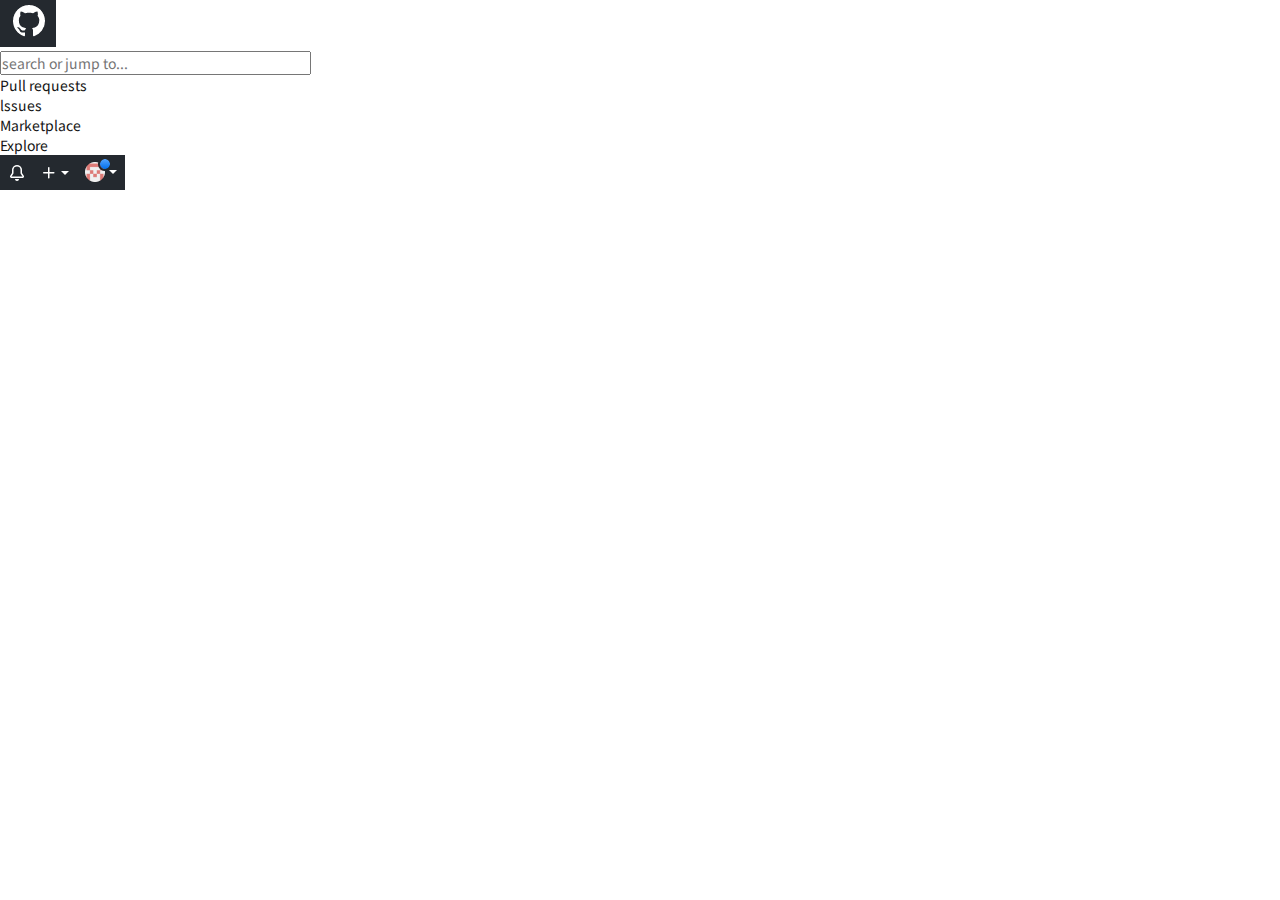
==== index.html @ 026aa8ee "git" ====
<!DOCTYPE html>
<html lang="en">

<head>
    <meta charset="UTF-8">
    <meta http-equiv="X-UA-Compatible" content="IE=edge">
    <meta name="viewport" content="width=device-width, initial-scale=1.0">
    <title>git</title>
    <link rel="stylesheet" href="./git홈페이지/css/index.css">
    <link rel="stylesheet" href="./git홈페이지/css/style.css">
</head>

<body>
    <div id="container">
        <header>
            <h1 class="h-logo">
                <img src="./git홈페이지/images/header/header-logo.PNG" alt="">
            </h1>
            <div class="mn-area">
                    <div class="h-input">
                        <input type="text" placeholder="search or jump to...">
                    </div>
                
                    <nav>
                        <ul>
                            <li>Pull requests</li>
                            <li>lssues</li>
                            <li>Marketplace</li>
                            <li>Explore</li>
                        </ul>
                    </nav>
                
            </div>
            <div class="h-mn02">
                <img src="./git홈페이지/images/header/login-mn.PNG" alt="">
            </div>
        </header>
    </div>
</body>

</html>
---- git홈페이지/css/index.css ----
:root {
    --color-header-bg: #24292f;
    --color-header-text:rgba(255,255,255,0.7);;
    --color-header-divider: #57606a;
}
---- git홈페이지/css/style.css ----
@import url('https://fonts.googleapis.com/css2?family=Noto+Sans+KR:wght@100;300;400;500;700&family=Noto+Serif+KR:wght@300;400;500;700&display=swap');

* {
    /* text */
    font-family: 'Noto Sans KR', sans-serif;
    font-size: 14px;
    font-weight: 400;
    color: #141414;

    /* box */
    box-sizing: border-box;

    /* computed */
    margin: 0;
    padding: 0;
}

ul,
li {
    list-style-type: none;
}

a {
    text-decoration: none;
}

input, textarea{
    outline: none;
}

table{
    border-collapse: collapse;
}
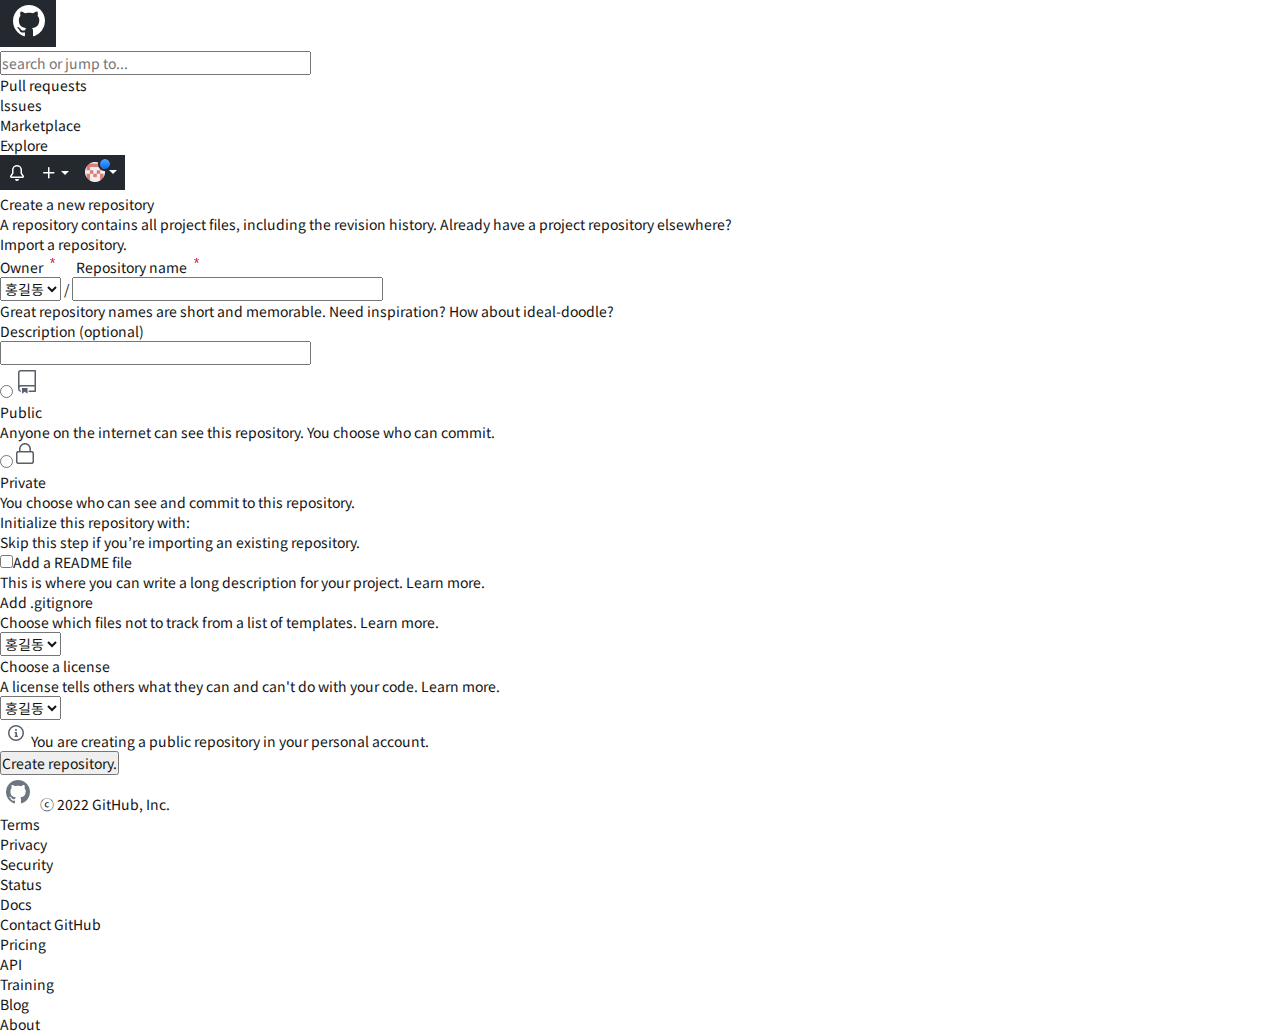
==== commit 3d2eedeb: "0620" ====
--- a/index.html
+++ b/index.html
@@ -17,24 +17,116 @@
                 <img src="./git홈페이지/images/header/header-logo.PNG" alt="">
             </h1>
             <div class="mn-area">
-                    <div class="h-input">
-                        <input type="text" placeholder="search or jump to...">
-                    </div>
-                
-                    <nav>
-                        <ul>
-                            <li>Pull requests</li>
-                            <li>lssues</li>
-                            <li>Marketplace</li>
-                            <li>Explore</li>
-                        </ul>
-                    </nav>
-                
+                <div class="h-input">
+                    <input type="text" placeholder="search or jump to...">
+                </div>
+
+                <nav>
+                    <ul>
+                        <li>Pull requests</li>
+                        <li>lssues</li>
+                        <li>Marketplace</li>
+                        <li>Explore</li>
+                    </ul>
+                </nav>
+
             </div>
             <div class="h-mn02">
                 <img src="./git홈페이지/images/header/login-mn.PNG" alt="">
             </div>
         </header>
+        <main>
+            <div>
+                <p>Create a new repository</p>
+                <p>A repository contains all project files, including the revision history. Already have a project
+                    repository elsewhere?</p>
+                <p><a href="">Import a repository.</a></p>
+            </div>
+            <div>
+                <span>Owner <img src="./git홈페이지/images/main/star.PNG" alt=""></span>
+                <span>Repository name <img src="./git홈페이지/images/main/star.PNG" alt=""></span>
+            </div>
+            <div>
+                <select name="" id="">
+                    <option value="" selected>홍길동</option>
+                    <option value=""></option>
+                    <option value=""></option>
+                    <option value=""></option>
+                </select>
+                <span> / </span>
+                <input type="text">
+                <p>Great repository names are short and memorable. Need inspiration? How about <a
+                        href="">ideal-doodle?</a></p>
+                <p>Description (optional)</p>
+                <input type="text">
+            </div>
+            <div>
+                <input type="radio"><img src="./git홈페이지/images/main/public.PNG" alt="">
+                <p>Public</p>
+                <p>Anyone on the internet can see this repository. You choose who can commit.</p>
+            </div>
+            <div>
+                <input type="radio"><img src="./git홈페이지/images/main/private.PNG" alt="">
+                <p>Private</p>
+                <p>You choose who can see and commit to this repository.</p>
+            </div>
+            <div>
+                <p>Initialize this repository with:</p>
+                <p>Skip this step if you’re importing an existing repository.</p>
+                <div>
+                    <input type="checkbox">Add a README file
+                    <p>This is where you can write a long description for your project. <a href="">Learn more.</a></p>
+                </div>
+                <div>
+                    <p>Add .gitignore</p>
+                    <p>Choose which files not to track from a list of templates. <a href="">Learn more.</a></p>
+                    <select name="" id="">
+                        <option value="" selected>홍길동</option>
+                        <option value=""></option>
+                        <option value=""></option>
+                        <option value=""></option>
+                    </select>
+                </div>
+                <div>
+                    <p>Choose a license</p>
+                    <p>A license tells others what they can and can't do with your code. <a href="">Learn more.</a></p>
+                    <select name="" id="">
+                        <option value="" selected>홍길동</option>
+                        <option value=""></option>
+                        <option value=""></option>
+                        <option value=""></option>
+                    </select>
+                </div>
+            </div>
+            <div>
+                <img src="./git홈페이지/images/main/느낌표.PNG" alt="">
+                <span>You are creating a public repository in your personal account.</span>
+            </div>
+            <div>
+                <input type="button" value="Create repository.">
+            </div>
+        </main>
+        <div id="bottom">
+            <div>
+                <img src="./git홈페이지/images/footer/footer-logo.PNG" alt="">
+                <span>ⓒ 2022 GitHub, Inc.</span>
+            </div>
+            <div>
+                <ul>   
+                    <li><a href="">Terms</a></li>
+                    <li><a href="">Privacy</a></li>
+                    <li><a href="">Security</a></li>
+                    <li><a href="">Status</a></li>
+                    <li><a href="">Docs</a></li>
+                    <li><a href="">Contact GitHub</a></li>
+                    <li><a href="">Pricing</a></li>
+                    <li><a href="">API</a></li>
+                    <li><a href="">Training</a></li>
+                    <li><a href="">Blog</a></li>
+                    <li><a href="">About</a></li>
+                 </ul>
+            </div>
+        </div>
     </div>
 </body>
 
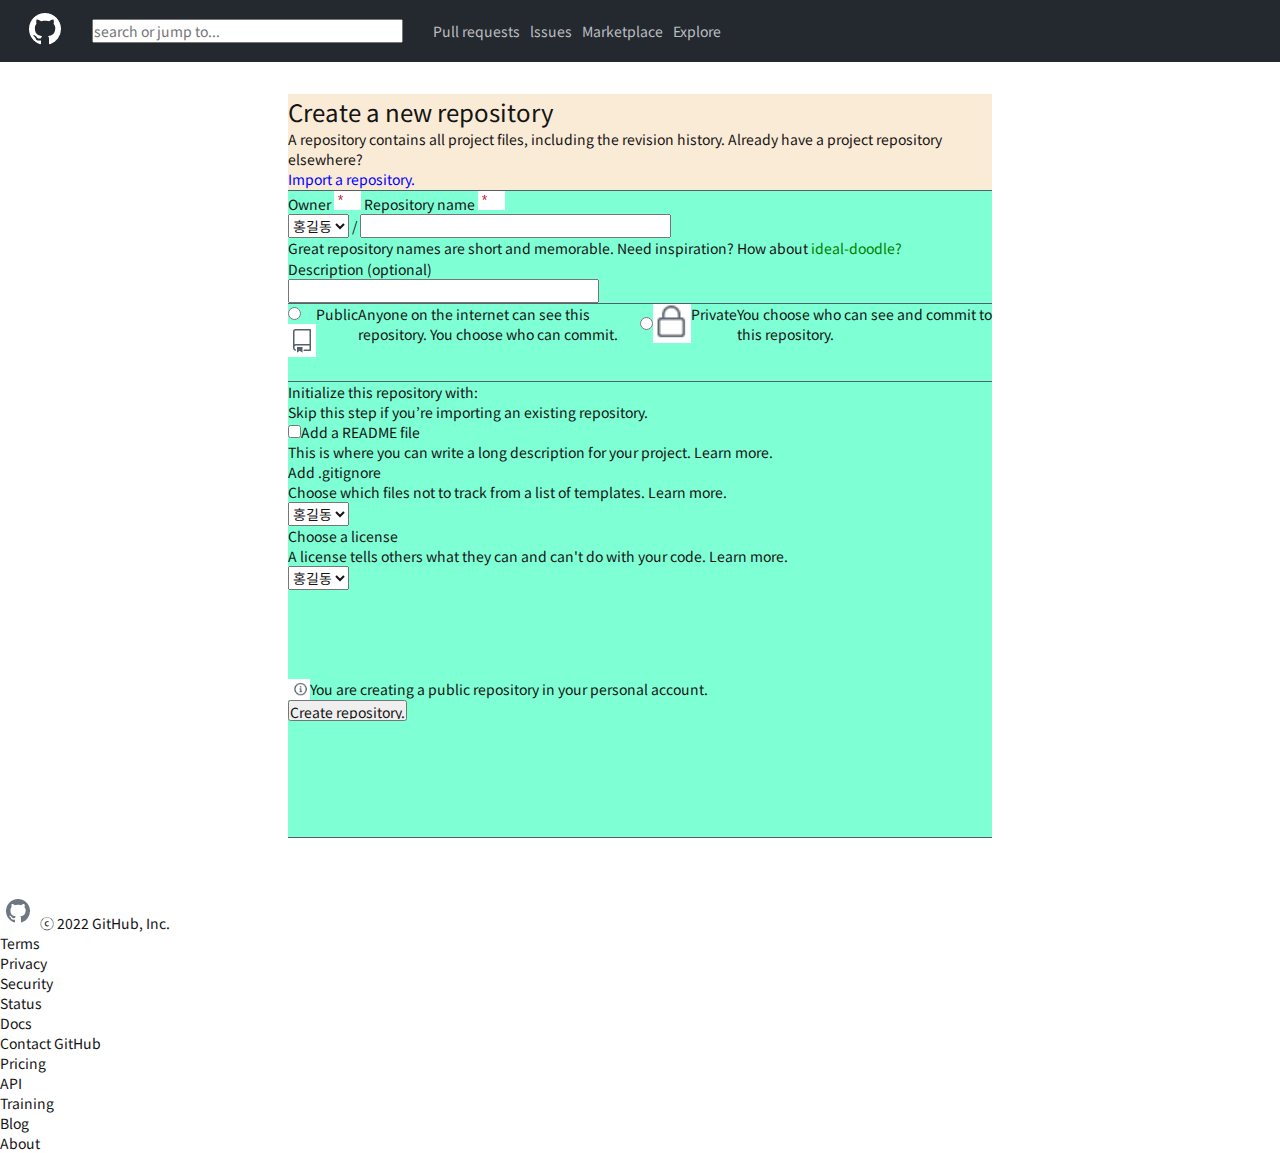
==== commit a83e1bed: "0621" ====
--- a/index.html
+++ b/index.html
@@ -12,17 +12,20 @@
 
 <body>
     <div id="container">
+        <!-- header -->
         <header>
-            <h1 class="h-logo">
-                <img src="./git홈페이지/images/header/header-logo.PNG" alt="">
-            </h1>
+            <div>
+                <h1 class="h-logo">
+                    <img src="./git홈페이지/images/header/header-logo.PNG" alt="">
+                </h1>
+            </div>
             <div class="mn-area">
                 <div class="h-input">
                     <input type="text" placeholder="search or jump to...">
                 </div>
 
                 <nav>
-                    <ul>
+                    <ul class="mn01">
                         <li>Pull requests</li>
                         <li>lssues</li>
                         <li>Marketplace</li>
@@ -35,42 +38,69 @@
                 <img src="./git홈페이지/images/header/login-mn.PNG" alt="">
             </div>
         </header>
+
+        <!-- main -->
         <main>
-            <div>
-                <p>Create a new repository</p>
+            <article class="main01">
+                <h1>Create a new repository</h1>
                 <p>A repository contains all project files, including the revision history. Already have a project
                     repository elsewhere?</p>
-                <p><a href="">Import a repository.</a></p>
-            </div>
-            <div>
-                <span>Owner <img src="./git홈페이지/images/main/star.PNG" alt=""></span>
-                <span>Repository name <img src="./git홈페이지/images/main/star.PNG" alt=""></span>
-            </div>
-            <div>
-                <select name="" id="">
-                    <option value="" selected>홍길동</option>
-                    <option value=""></option>
-                    <option value=""></option>
-                    <option value=""></option>
-                </select>
-                <span> / </span>
-                <input type="text">
-                <p>Great repository names are short and memorable. Need inspiration? How about <a
-                        href="">ideal-doodle?</a></p>
-                <p>Description (optional)</p>
-                <input type="text">
-            </div>
-            <div>
-                <input type="radio"><img src="./git홈페이지/images/main/public.PNG" alt="">
+                <a href="">Import a repository.</a>
+            </article>
+
+
+
+
+
+
+
+
+
+
+
+
+            
+            <article class="main02">
+                <div>
+                    <span>Owner <img src="./git홈페이지/images/main/star.PNG" alt=""></span>
+                    <span>Repository name <img src="./git홈페이지/images/main/star.PNG" alt=""></span>
+                </div>
+                <div>
+                    <select name="" id="">
+                        <option value="" selected>홍길동</option>
+                        <option value=""></option>
+                        <option value=""></option>
+                        <option value=""></option>
+                    </select>
+                    <span> / </span>
+                    <input type="text">
+                    <div class="main02-1">
+                        <p>Great repository names are short and memorable. Need inspiration? How about <a
+                                href="">ideal-doodle?</a></p>
+                    </div>
+                    <div class="main02-2">
+                        <p>Description (optional)</p>
+                        <input type="text">
+                    </div>
+
+                </div>
+           
+            <div class="main03">
+                <div class="main03-1">
+                <div>
+                    <input type="radio"><img src="./git홈페이지/images/main/public.PNG" alt="">
+                </div>
                 <p>Public</p>
                 <p>Anyone on the internet can see this repository. You choose who can commit.</p>
             </div>
-            <div>
+            <div class="main03-2">
                 <input type="radio"><img src="./git홈페이지/images/main/private.PNG" alt="">
                 <p>Private</p>
                 <p>You choose who can see and commit to this repository.</p>
             </div>
-            <div>
+            </div>
+            
+            <div class="main04">
                 <p>Initialize this repository with:</p>
                 <p>Skip this step if you’re importing an existing repository.</p>
                 <div>
@@ -98,21 +128,23 @@
                     </select>
                 </div>
             </div>
-            <div>
+            <div class="main05">
                 <img src="./git홈페이지/images/main/느낌표.PNG" alt="">
                 <span>You are creating a public repository in your personal account.</span>
             </div>
-            <div>
+            <div class="main06">
                 <input type="button" value="Create repository.">
             </div>
+        </article>
         </main>
+
         <div id="bottom">
             <div>
                 <img src="./git홈페이지/images/footer/footer-logo.PNG" alt="">
                 <span>ⓒ 2022 GitHub, Inc.</span>
             </div>
             <div>
-                <ul>   
+                <ul>
                     <li><a href="">Terms</a></li>
                     <li><a href="">Privacy</a></li>
                     <li><a href="">Security</a></li>
@@ -124,7 +156,7 @@
                     <li><a href="">Training</a></li>
                     <li><a href="">Blog</a></li>
                     <li><a href="">About</a></li>
-                 </ul>
+                </ul>
             </div>
         </div>
     </div>
--- a/git홈페이지/css/index.css
+++ b/git홈페이지/css/index.css
@@ -3,3 +3,131 @@
     --color-header-text:rgba(255,255,255,0.7);;
     --color-header-divider: #57606a;
 }
+
+#container{
+    width: 100%;
+}
+
+/* header */
+header{
+    display: flex;   
+    align-items: center;
+    padding: 16px;
+    width: 1903px;
+    height: 62px;
+    background-color: var(--color-header-bg);
+}
+
+.h-logo{
+    display: flex;
+}
+
+.mn-area{
+    display: flex;
+    align-items: center;
+    margin-left: 20px;
+    width: 1683px;
+    height: 30px;
+}
+
+nav{
+    display: flex;
+    margin-left: 20px;
+}
+.mn01{
+    display: flex;
+}
+
+.mn01 li{
+    margin-left: 10px;
+    color: var(--color-header-text);
+}
+
+/* main */
+main{
+    margin: 0 auto;
+    padding: 32px;
+    width: 768px;
+    height: 832px;
+}
+
+.main01{
+    display: flex;
+    flex-direction: column;
+    width: 704px;
+    height: 97px;
+    background-color: antiquewhite;
+    border-bottom: 1px solid #57606a;
+}
+
+.main01 h1{
+    font-size: 24px;
+    font-weight: 400;
+}
+
+.main01 a{
+    color: blue;
+}
+
+.main02{
+    width: 704px;
+    height: 647px;
+    background-color: aquamarine;
+    border-bottom: 1px solid #57606a;
+}
+
+.main02-1{
+    width: 704px;
+    height: 21px;
+}
+
+.main02-1 a{
+    color: green;
+}
+
+.main02-2 {
+    border-bottom: 1px solid #57606a;
+}
+
+
+
+
+.main03{
+    display: flex;
+    width: 704px;
+    height: 78px;
+    border-bottom: 1px solid #57606a;
+
+}
+
+.main03-1 {
+    display: flex;
+    width: 704px;
+    height: 39px;
+}
+
+.main03-2 {
+    display: flex;
+    width: 704px;
+    height: 39px;
+}
+
+.main04{
+    width: 704px;
+    height: 297px;
+}
+
+.main05{
+    display: flex;
+    width: 704px;
+    height: 21px;
+}
+
+.main06{
+    display: flex;
+    width: 704px;
+    height: 21px;
+}
+
+
+
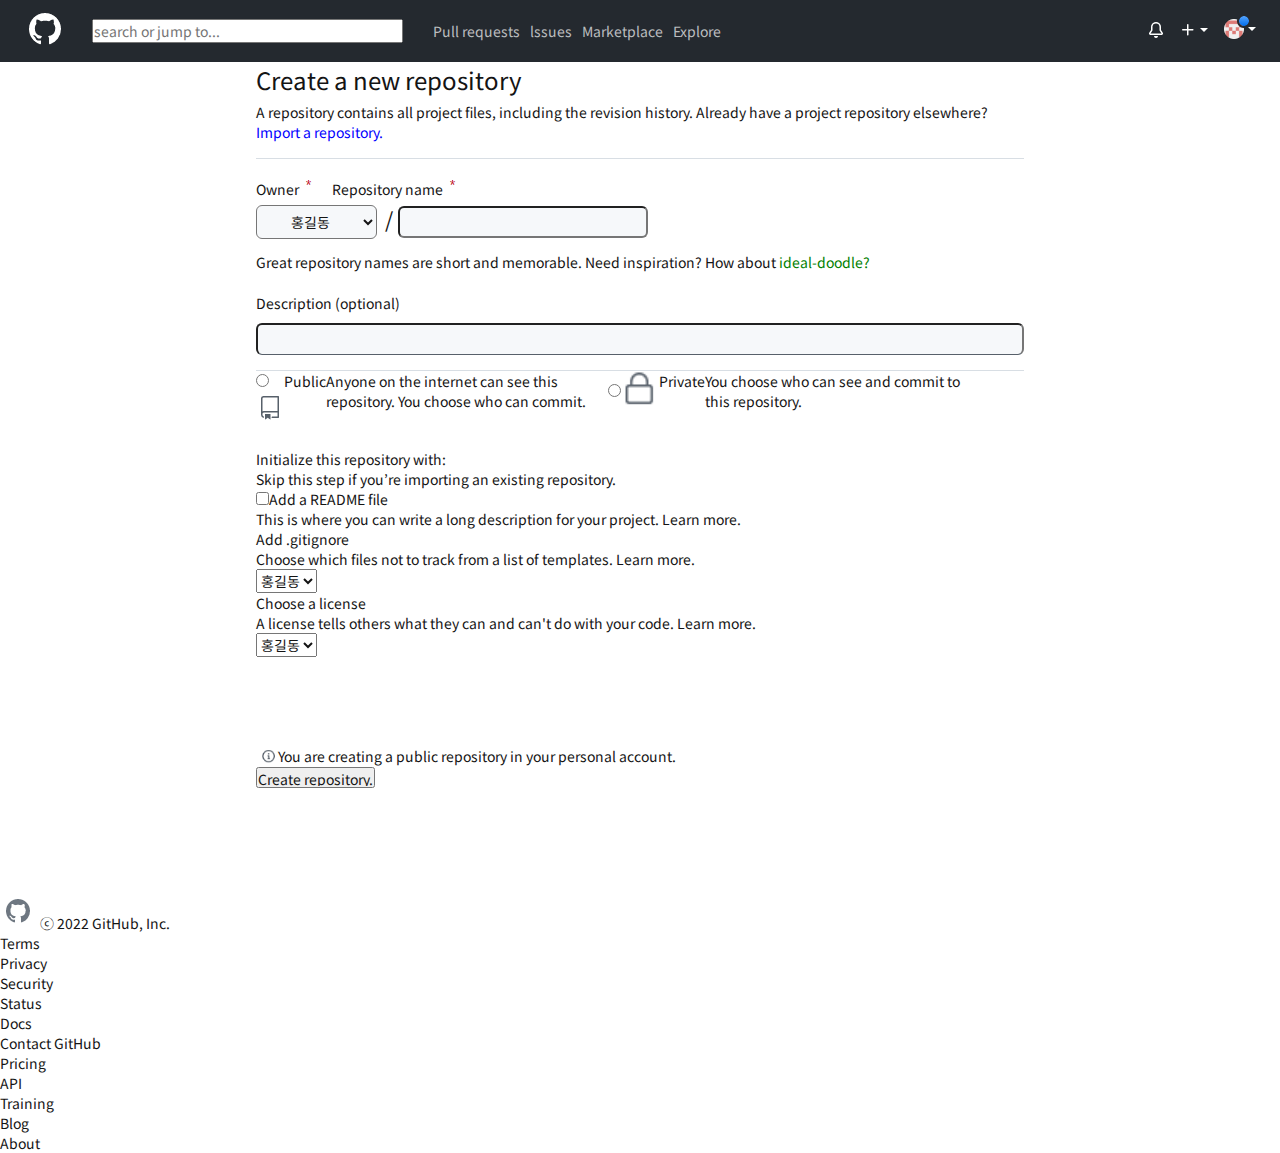
==== commit 44d3723b: "0622" ====
--- a/index.html
+++ b/index.html
@@ -42,11 +42,47 @@
         <!-- main -->
         <main>
             <article class="main01">
-                <h1>Create a new repository</h1>
-                <p>A repository contains all project files, including the revision history. Already have a project
-                    repository elsewhere?</p>
-                <a href="">Import a repository.</a>
+                <div>
+                    <h1>Create a new repository</h1>
+                </div>
+
+                <div>
+                    <p>A repository contains all project files, including the revision history.
+                        Already have a project repository elsewhere?</p>
+                </div>
+                <div>
+                    <a href="">Import a repository.</a>
+                </div>
             </article>
+
+            <article class="main02">
+                <div class="m2-1">
+                    <div class="span">
+                        <span>Owner <img src="./git홈페이지/images/main/star.PNG" alt=""></span>
+                        <span>Repository name <img src="./git홈페이지/images/main/star.PNG" alt=""></span>
+                    </div>
+                    <div class="select-input">
+                        <select name="" id="select">
+                            <option value="" selected>홍길동</option>
+                            <option value=""></option>
+                            <option value=""></option>
+                            <option value=""></option>
+                        </select>
+                        <span> / </span>
+                        <input type="text" class="input">
+                    </div>
+                </div>
+
+                <div class="m2-2">
+                    <div class="m2-2-1">
+                        <p>Great repository names are short and memorable. Need inspiration? How about <a
+                                href="">ideal-doodle?</a></p>
+                    </div>
+                    <div class="m2-2-2">
+                        <p>Description (optional)</p>
+                        <input type="text">
+                    </div>
+                </div>
 
 
 
@@ -59,83 +95,64 @@
 
 
 
-            
-            <article class="main02">
-                <div>
-                    <span>Owner <img src="./git홈페이지/images/main/star.PNG" alt=""></span>
-                    <span>Repository name <img src="./git홈페이지/images/main/star.PNG" alt=""></span>
+
+
+
+
+
+                <div class="main03">
+                    <div class="main03-1">
+                        <div>
+                            <input type="radio"><img src="./git홈페이지/images/main/public.PNG" alt="">
+                        </div>
+                        <p>Public</p>
+                        <p>Anyone on the internet can see this repository. You choose who can commit.</p>
+                    </div>
+                    <div class="main03-2">
+                        <input type="radio"><img src="./git홈페이지/images/main/private.PNG" alt="">
+                        <p>Private</p>
+                        <p>You choose who can see and commit to this repository.</p>
+                    </div>
                 </div>
-                <div>
-                    <select name="" id="">
-                        <option value="" selected>홍길동</option>
-                        <option value=""></option>
-                        <option value=""></option>
-                        <option value=""></option>
-                    </select>
-                    <span> / </span>
-                    <input type="text">
-                    <div class="main02-1">
-                        <p>Great repository names are short and memorable. Need inspiration? How about <a
-                                href="">ideal-doodle?</a></p>
+
+                <div class="main04">
+                    <p>Initialize this repository with:</p>
+                    <p>Skip this step if you’re importing an existing repository.</p>
+                    <div>
+                        <input type="checkbox">Add a README file
+                        <p>This is where you can write a long description for your project. <a href="">Learn more.</a>
+                        </p>
                     </div>
-                    <div class="main02-2">
-                        <p>Description (optional)</p>
-                        <input type="text">
+                    <div>
+                        <p>Add .gitignore</p>
+                        <p>Choose which files not to track from a list of templates. <a href="">Learn more.</a></p>
+                        <select name="" id="">
+                            <option value="" selected>홍길동</option>
+                            <option value=""></option>
+                            <option value=""></option>
+                            <option value=""></option>
+                        </select>
                     </div>
-
+                    <div>
+                        <p>Choose a license</p>
+                        <p>A license tells others what they can and can't do with your code. <a href="">Learn more.</a>
+                        </p>
+                        <select name="" id="">
+                            <option value="" selected>홍길동</option>
+                            <option value=""></option>
+                            <option value=""></option>
+                            <option value=""></option>
+                        </select>
+                    </div>
                 </div>
-           
-            <div class="main03">
-                <div class="main03-1">
-                <div>
-                    <input type="radio"><img src="./git홈페이지/images/main/public.PNG" alt="">
+                <div class="main05">
+                    <img src="./git홈페이지/images/main/느낌표.PNG" alt="">
+                    <span>You are creating a public repository in your personal account.</span>
                 </div>
-                <p>Public</p>
-                <p>Anyone on the internet can see this repository. You choose who can commit.</p>
-            </div>
-            <div class="main03-2">
-                <input type="radio"><img src="./git홈페이지/images/main/private.PNG" alt="">
-                <p>Private</p>
-                <p>You choose who can see and commit to this repository.</p>
-            </div>
-            </div>
-            
-            <div class="main04">
-                <p>Initialize this repository with:</p>
-                <p>Skip this step if you’re importing an existing repository.</p>
-                <div>
-                    <input type="checkbox">Add a README file
-                    <p>This is where you can write a long description for your project. <a href="">Learn more.</a></p>
+                <div class="main06">
+                    <input type="button" value="Create repository.">
                 </div>
-                <div>
-                    <p>Add .gitignore</p>
-                    <p>Choose which files not to track from a list of templates. <a href="">Learn more.</a></p>
-                    <select name="" id="">
-                        <option value="" selected>홍길동</option>
-                        <option value=""></option>
-                        <option value=""></option>
-                        <option value=""></option>
-                    </select>
-                </div>
-                <div>
-                    <p>Choose a license</p>
-                    <p>A license tells others what they can and can't do with your code. <a href="">Learn more.</a></p>
-                    <select name="" id="">
-                        <option value="" selected>홍길동</option>
-                        <option value=""></option>
-                        <option value=""></option>
-                        <option value=""></option>
-                    </select>
-                </div>
-            </div>
-            <div class="main05">
-                <img src="./git홈페이지/images/main/느낌표.PNG" alt="">
-                <span>You are creating a public repository in your personal account.</span>
-            </div>
-            <div class="main06">
-                <input type="button" value="Create repository.">
-            </div>
-        </article>
+            </article>
         </main>
 
         <div id="bottom">
--- a/git홈페이지/css/index.css
+++ b/git홈페이지/css/index.css
@@ -2,6 +2,8 @@
     --color-header-bg: #24292f;
     --color-header-text:rgba(255,255,255,0.7);;
     --color-header-divider: #57606a;
+    --color-border-muted: hsla(210,18%,87%,1);
+    --color-canvas-inset: #f6f8fa;
 }
 
 #container{
@@ -13,7 +15,7 @@
     display: flex;   
     align-items: center;
     padding: 16px;
-    width: 1903px;
+    width: 100%;
     height: 62px;
     background-color: var(--color-header-bg);
 }
@@ -46,7 +48,6 @@
 /* main */
 main{
     margin: 0 auto;
-    padding: 32px;
     width: 768px;
     height: 832px;
 }
@@ -54,15 +55,20 @@
 .main01{
     display: flex;
     flex-direction: column;
-    width: 704px;
+    width: 768px;
     height: 97px;
-    background-color: antiquewhite;
-    border-bottom: 1px solid #57606a;
+    border-bottom: 1px solid var(--color-border-muted);
 }
 
 .main01 h1{
+    margin-bottom: 5px;
     font-size: 24px;
     font-weight: 400;
+}
+
+.main01 p{
+    display: flex;
+    font-size: 14px;
 }
 
 .main01 a{
@@ -70,23 +76,76 @@
 }
 
 .main02{
-    width: 704px;
+    margin-top: 17px;
+    width: 768px;
     height: 647px;
-    background-color: aquamarine;
-    border-bottom: 1px solid #57606a;
 }
 
-.main02-1{
-    width: 704px;
+.m2-1{
+    width: 768px;
+    height: 65.5px;
+}
+
+.span{
+    margin-bottom: 5px;
+}
+
+.select-input{
+    width: 768px;
+    height: 34.5px;
+}
+
+#select {
+    text-align: center;
+    width: 121px;
+    height: 34.5px;
+    border-radius: 6px;
+    background-color: var(--color-canvas-inset);
+}
+
+.select-input > span{
+    margin-left: 5px;
+    font-size: 21px;
+    font-weight: 400;
+}
+.input{
+    width: 250px;
+    height: 32px;
+    border-radius: 6px;
+    background-color: var(--color-canvas-inset);
+
+}
+.m2-2{
+    margin-top: 10px;
+    width: 768px;
+    height: 119px;
+    border-bottom: 1px solid var(--color-border-muted);
+
+}
+
+.m2-2-1{
+    max-width: 8px 0;
+    width: 768px;
     height: 21px;
 }
-
-.main02-1 a{
+.m2-2-1 a{
     color: green;
 }
 
-.main02-2 {
+.m2-2-2{
+    margin-top: 20px;
+    width: 768px;
+    height: 21px;
+
+}
+
+.m2-2-2 > input{
+    margin-top: 10px;
+    width: 768px;
+    height: 32px;
+    border-radius: 6px;
     border-bottom: 1px solid #57606a;
+    background-color: var(--color-canvas-inset);
 }
 
 
@@ -96,7 +155,8 @@
     display: flex;
     width: 704px;
     height: 78px;
-    border-bottom: 1px solid #57606a;
+   
+
 
 }
 
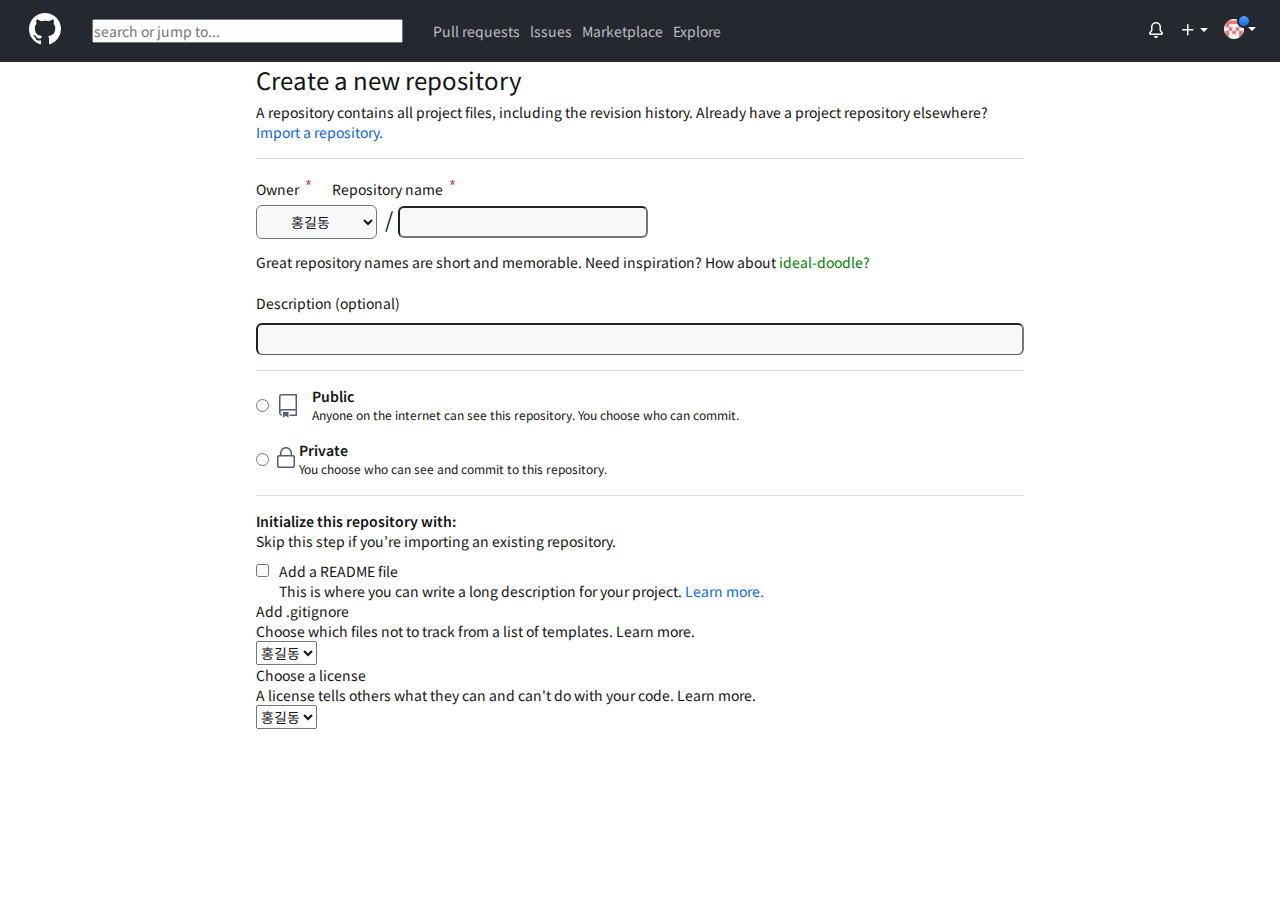
==== commit 82666c35: "0622" ====
--- a/index.html
+++ b/index.html
@@ -84,45 +84,45 @@
                     </div>
                 </div>
 
-
-
-
-
-
-
-
-
-
-
-
-
-
-
-
-
                 <div class="main03">
-                    <div class="main03-1">
-                        <div>
-                            <input type="radio"><img src="./git홈페이지/images/main/public.PNG" alt="">
+                    <div class="m3-1">
+                            <div class="radio-input-1"><input type="radio"></div>
+                            <div class="m-img-1"><img src="./git홈페이지/images/main/public.PNG" alt=""></div>
+                            <div class="m3-p">
+                                <p class="p-1">Public</p>
+                                <p class="p-2">Anyone on the internet can see this repository. You choose who can commit.</p>
+                            </div>             
+                    </div>
+                    <div class="m3-2">
+                        <div class="radio-input-2"><input type="radio"></div>
+                        <div class="m-img-2"><img src="./git홈페이지/images/main/private.PNG" alt=""></div>      
+                        <div  class="p">
+                                <p class="p-1">Private</p>
+                            <p class="p-2">You choose who can see and commit to this repository.</p>
                         </div>
-                        <p>Public</p>
-                        <p>Anyone on the internet can see this repository. You choose who can commit.</p>
-                    </div>
-                    <div class="main03-2">
-                        <input type="radio"><img src="./git홈페이지/images/main/private.PNG" alt="">
-                        <p>Private</p>
-                        <p>You choose who can see and commit to this repository.</p>
+                        
                     </div>
                 </div>
 
+           
                 <div class="main04">
-                    <p>Initialize this repository with:</p>
-                    <p>Skip this step if you’re importing an existing repository.</p>
-                    <div>
-                        <input type="checkbox">Add a README file
-                        <p>This is where you can write a long description for your project. <a href="">Learn more.</a>
-                        </p>
+                    <div class="m4-1">
+                        <h3 class="h3">Initialize this repository with:</h3>
+                        <p class="m4-p-1">Skip this step if you’re importing an existing repository.</p>
                     </div>
+
+                    <div class="m4-2">
+                        <div class="ck-box">
+                            <input type="checkbox">
+                        </div>
+                        <div class="m4-p-2">
+                            <span>  Add a README file</span>
+                            <p>This is where you can write a long description for your project.
+                                <a href="">Learn more.</a></p>
+                        </div>
+                    </div>
+
+
                     <div>
                         <p>Add .gitignore</p>
                         <p>Choose which files not to track from a list of templates. <a href="">Learn more.</a></p>
@@ -145,7 +145,20 @@
                         </select>
                     </div>
                 </div>
-                <div class="main05">
+
+
+
+
+
+
+
+
+
+
+
+
+                <!-- 
+                                    <div class="main05">
                     <img src="./git홈페이지/images/main/느낌표.PNG" alt="">
                     <span>You are creating a public repository in your personal account.</span>
                 </div>
@@ -153,9 +166,9 @@
                     <input type="button" value="Create repository.">
                 </div>
             </article>
-        </main>
+        </main> -->
 
-        <div id="bottom">
+                    <!-- <div id="bottom">
             <div>
                 <img src="./git홈페이지/images/footer/footer-logo.PNG" alt="">
                 <span>ⓒ 2022 GitHub, Inc.</span>
@@ -175,8 +188,8 @@
                     <li><a href="">About</a></li>
                 </ul>
             </div>
-        </div>
-    </div>
+        </div> -->
+                </div>
 </body>
 
 </html>--- a/git홈페이지/css/index.css
+++ b/git홈페이지/css/index.css
@@ -4,6 +4,7 @@
     --color-header-divider: #57606a;
     --color-border-muted: hsla(210,18%,87%,1);
     --color-canvas-inset: #f6f8fa;
+    --color-accent-fg: #0969da;
 }
 
 #container{
@@ -72,7 +73,7 @@
 }
 
 .main01 a{
-    color: blue;
+    color: var(--color-accent-fg);
 }
 
 .main02{
@@ -148,46 +149,96 @@
     background-color: var(--color-canvas-inset);
 }
 
-
-
-
 .main03{
-    display: flex;
-    width: 704px;
-    height: 78px;
-   
-
-
-}
-
-.main03-1 {
-    display: flex;
-    width: 704px;
+    margin-top: 15px;
+    width: 768px;
+    height: 110px;  
+    border-bottom: 1px solid var(--color-border-muted);
+}
+
+.m3-1{
+    display: flex;
+    width: 768px;
     height: 39px;
 }
 
-.main03-2 {
-    display: flex;
-    width: 704px;
+.radio-input-1{
+    display: flex;
+    align-items: center;
+}
+
+.m-img-1{
+    display: flex;
+    align-items: center;
+    margin-left: 5px;
+}
+.m3-p{
+    display: flex;
+    flex-direction: column;
+    margin-left: 10px;
+}
+.p-1{
+    font-size: 14px;
+    font-weight: 600;
+
+}
+.p-2{
+    font-size: 12px;
+    font-weight: 400;
+}
+
+.m3-2{
+    display: flex;
+    margin-top: 15px;
+    width: 768px;
     height: 39px;
 }
 
+.radio-input-2{
+    display: flex;
+    align-items: center;
+}
+
+.m-img-2{
+    display: flex;
+    align-items: center;
+    margin-left: 5px;
+}
+.m3-p{
+    display: flex;
+    flex-direction: column;
+    margin-left: 10px;
+}
+.p-1{
+    font-size: 14px;
+    font-weight: 600;
+
+}
+.p-2{
+    font-size: 12px;
+    color: #141414;
+}
+
 .main04{
-    width: 704px;
-    height: 297px;
-}
-
-.main05{
-    display: flex;
-    width: 704px;
-    height: 21px;
-}
-
-.main06{
-    display: flex;
-    width: 704px;
-    height: 21px;
-}
-
-
-
+    display: flex;
+    flex-direction: column;
+    margin-top: 15px;
+    width: 768px;
+    height: 315px;
+}
+
+.h3{
+    font-weight: 600;
+}
+.m4-2{
+    display: flex;
+    margin-top: 10px;
+}
+
+.m4-p-2{
+    margin-left: 10px;
+}
+
+.m4-p-2 p a{
+    color: var(--color-accent-fg);
+}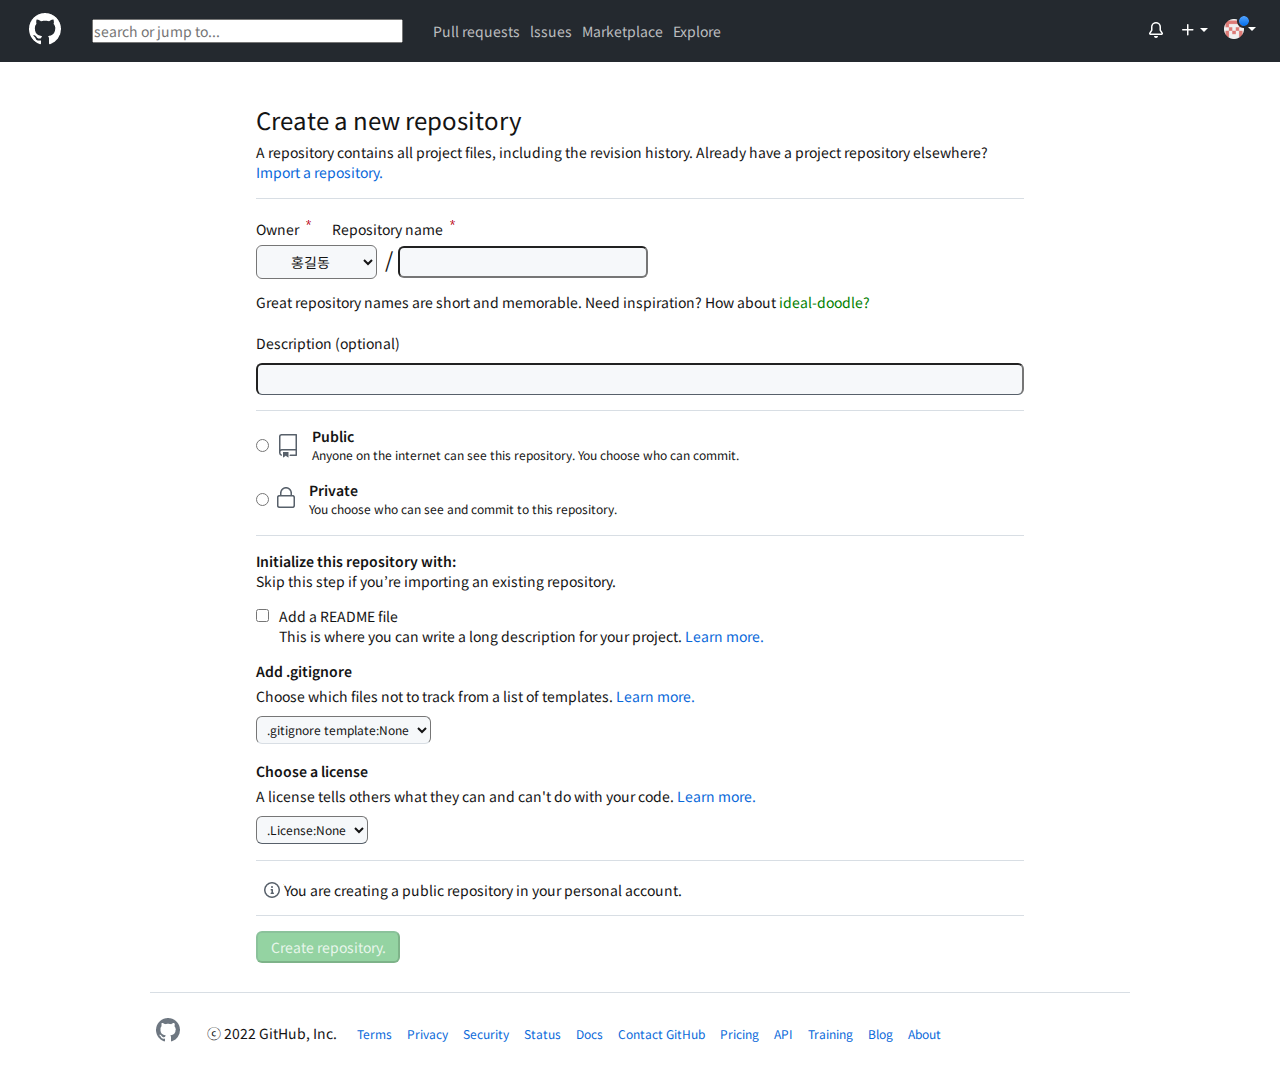
==== commit 4ec91599: "0624" ====
--- a/index.html
+++ b/index.html
@@ -86,25 +86,26 @@
 
                 <div class="main03">
                     <div class="m3-1">
-                            <div class="radio-input-1"><input type="radio"></div>
-                            <div class="m-img-1"><img src="./git홈페이지/images/main/public.PNG" alt=""></div>
-                            <div class="m3-p">
-                                <p class="p-1">Public</p>
-                                <p class="p-2">Anyone on the internet can see this repository. You choose who can commit.</p>
-                            </div>             
+                        <div class="radio-input-1"><input type="radio"></div>
+                        <div class="m-img-1"><img src="./git홈페이지/images/main/public.PNG" alt=""></div>
+                        <div class="m3-p">
+                            <p class="p-1">Public</p>
+                            <p class="p-2">Anyone on the internet can see this repository. You choose who can commit.
+                            </p>
+                        </div>
                     </div>
                     <div class="m3-2">
                         <div class="radio-input-2"><input type="radio"></div>
-                        <div class="m-img-2"><img src="./git홈페이지/images/main/private.PNG" alt=""></div>      
-                        <div  class="p">
-                                <p class="p-1">Private</p>
-                            <p class="p-2">You choose who can see and commit to this repository.</p>
+                        <div class="m-img-2"><img src="./git홈페이지/images/main/private.PNG" alt=""></div>
+                        <div class="m3-p">
+                            <p class="m3-p-1">Private</p>
+                            <p class="m3-p-2">You choose who can see and commit to this repository.</p>
                         </div>
-                        
+
                     </div>
                 </div>
 
-           
+
                 <div class="main04">
                     <div class="m4-1">
                         <h3 class="h3">Initialize this repository with:</h3>
@@ -116,29 +117,36 @@
                             <input type="checkbox">
                         </div>
                         <div class="m4-p-2">
-                            <span>  Add a README file</span>
+                            <span> Add a README file</span>
                             <p>This is where you can write a long description for your project.
-                                <a href="">Learn more.</a></p>
+                                <a href="">Learn more.</a>
+                            </p>
                         </div>
                     </div>
 
-
-                    <div>
-                        <p>Add .gitignore</p>
-                        <p>Choose which files not to track from a list of templates. <a href="">Learn more.</a></p>
-                        <select name="" id="">
-                            <option value="" selected>홍길동</option>
+                    <div class="m4-3">
+                        <p class="m4-p-3">Add .gitignore</p>
+                        <p class="m4-p-4">Choose which files not to track from a list of templates. <a href="">Learn
+                                more.</a></p>
+                        <select class="m4-select-1" name="">
+                            <option value="" selected>
+                                <p>.gitignore template:<span>None</span> </p>
+                            </option>
                             <option value=""></option>
                             <option value=""></option>
                             <option value=""></option>
                         </select>
                     </div>
-                    <div>
-                        <p>Choose a license</p>
-                        <p>A license tells others what they can and can't do with your code. <a href="">Learn more.</a>
+
+                    <div class="m4-4">
+                        <p class="m4-p-5">Choose a license</p>
+                        <p class="m4-p-6">A license tells others what they can and can't do with your code. <a
+                                href="">Learn more.</a>
                         </p>
-                        <select name="" id="">
-                            <option value="" selected>홍길동</option>
+                        <select class="m4-select-2" name="">
+                            <option value="" selected>
+                                <p>.License:<span>None</span> </p>
+                            </option>
                             <option value=""></option>
                             <option value=""></option>
                             <option value=""></option>
@@ -146,35 +154,27 @@
                     </div>
                 </div>
 
-
-
-
-
-
-
-
-
-
-
-
-                <!-- 
-                                    <div class="main05">
+                <div class="main05">
                     <img src="./git홈페이지/images/main/느낌표.PNG" alt="">
                     <span>You are creating a public repository in your personal account.</span>
                 </div>
-                <div class="main06">
+
+                <div class="m6">
                     <input type="button" value="Create repository.">
                 </div>
             </article>
-        </main> -->
+        </main>
 
-                    <!-- <div id="bottom">
+        <div id="bottom">
             <div>
                 <img src="./git홈페이지/images/footer/footer-logo.PNG" alt="">
-                <span>ⓒ 2022 GitHub, Inc.</span>
             </div>
             <div>
-                <ul>
+               <span>ⓒ 2022 GitHub, Inc.</span> 
+            </div>
+            
+            <div>
+                <ul class="b-mn">
                     <li><a href="">Terms</a></li>
                     <li><a href="">Privacy</a></li>
                     <li><a href="">Security</a></li>
@@ -188,8 +188,8 @@
                     <li><a href="">About</a></li>
                 </ul>
             </div>
-        </div> -->
-                </div>
+        </div>
+    </div>
 </body>
 
 </html>--- a/git홈페이지/css/index.css
+++ b/git홈페이지/css/index.css
@@ -5,7 +5,11 @@
     --color-border-muted: hsla(210,18%,87%,1);
     --color-canvas-inset: #f6f8fa;
     --color-accent-fg: #0969da;
-}
+    --color-btn-primary-disabled-bg: #94d3a2;
+    --color-btn-primary-disabled-text: rgba(255,255,255,0.8);
+    --color-btn-primary-disabled-border: rgba(27,31,36,0.15);
+}   
+
 
 #container{
     width: 100%;
@@ -48,9 +52,9 @@
 
 /* main */
 main{
-    margin: 0 auto;
-    width: 768px;
-    height: 832px;
+    margin:40px auto;
+    width: 768px;
+    height: 850px;
 }
 
 .main01{
@@ -209,12 +213,12 @@
     flex-direction: column;
     margin-left: 10px;
 }
-.p-1{
-    font-size: 14px;
-    font-weight: 600;
-
-}
-.p-2{
+.m3-p-1{
+    font-size: 14px;
+    font-weight: 600;
+
+}
+.m3-p-2{
     font-size: 12px;
     color: #141414;
 }
@@ -232,13 +236,119 @@
 }
 .m4-2{
     display: flex;
-    margin-top: 10px;
+    margin-top: 15px;
 }
 
 .m4-p-2{
     margin-left: 10px;
 }
 
+.m4-p-4 span{
+    font-size: 14px;
+    font-weight: 600;
+}
+
 .m4-p-2 p a{
     color: var(--color-accent-fg);
+}
+
+.m4-3{
+    margin-top: 15px;
+    width: 768px;
+    height: 85px;
+}
+
+.m4-p-3{
+    margin-bottom: 5px;
+    font-size: 14px;
+    font-weight: 600;
+}
+
+.m4-p-4 a{
+    color: var(--color-accent-fg);
+}
+
+.m4-select-1{
+    margin-top: 10px;
+    width: 175px;
+    height: 28px;
+    border-radius: 6px;
+    border-bottom: 1px solid var(--color-border-muted);
+    background-color: var(--color-canvas-inset);
+    font-size: 12px;
+    text-align: center;
+}
+
+.m4-4{
+    margin-top: 15px;
+    width: 768px;
+    height: 100px;
+    border-bottom: 1px solid var(--color-border-muted);
+}
+
+.m4-p-5{
+    margin-bottom: 5px;
+    font-size: 14px;
+    font-weight: 600;
+}
+
+.m4-p-6 a{
+    color: var(--color-accent-fg);
+}
+
+.m4-select-2{
+    margin-top: 10px;
+    width: 112px;
+    height: 28px;
+    border-radius: 6px;
+    border-bottom: 1px solid #57606a;
+    background-color: var(--color-canvas-inset);
+    font-size: 12px;
+    text-align: center;
+}
+
+.main05{
+    display: flex;
+    align-items: center;
+    width: 768px;
+    height: 50px;
+    border-bottom: 1px solid var(--color-border-muted);
+}
+
+.m6 input{
+    margin-top: 15px;
+    width: 144px;
+    height: 32px;
+    border-radius: 6px;
+    border-color: var(--color-btn-primary-disabled-border);
+    color: var(--color-btn-primary-disabled-text);
+    background-color: var(--color-btn-primary-disabled-bg);
+}
+
+#bottom{
+    display: flex;
+    align-items: center;
+    margin: 0 auto;
+    width: 980px;
+    height: 80px;
+    border-top: 1px solid var(--color-border-muted);
+}
+
+#bottom span{
+    margin-left: 20px;
+}
+
+.b-mn {
+    margin-left: 20px;
+    display: flex;  
+}
+
+.b-mn li {
+
+}
+
+.b-mn li a{
+    margin-right: 15px;
+    font-size: 12px;
+    color: var(--color-accent-fg);
 }